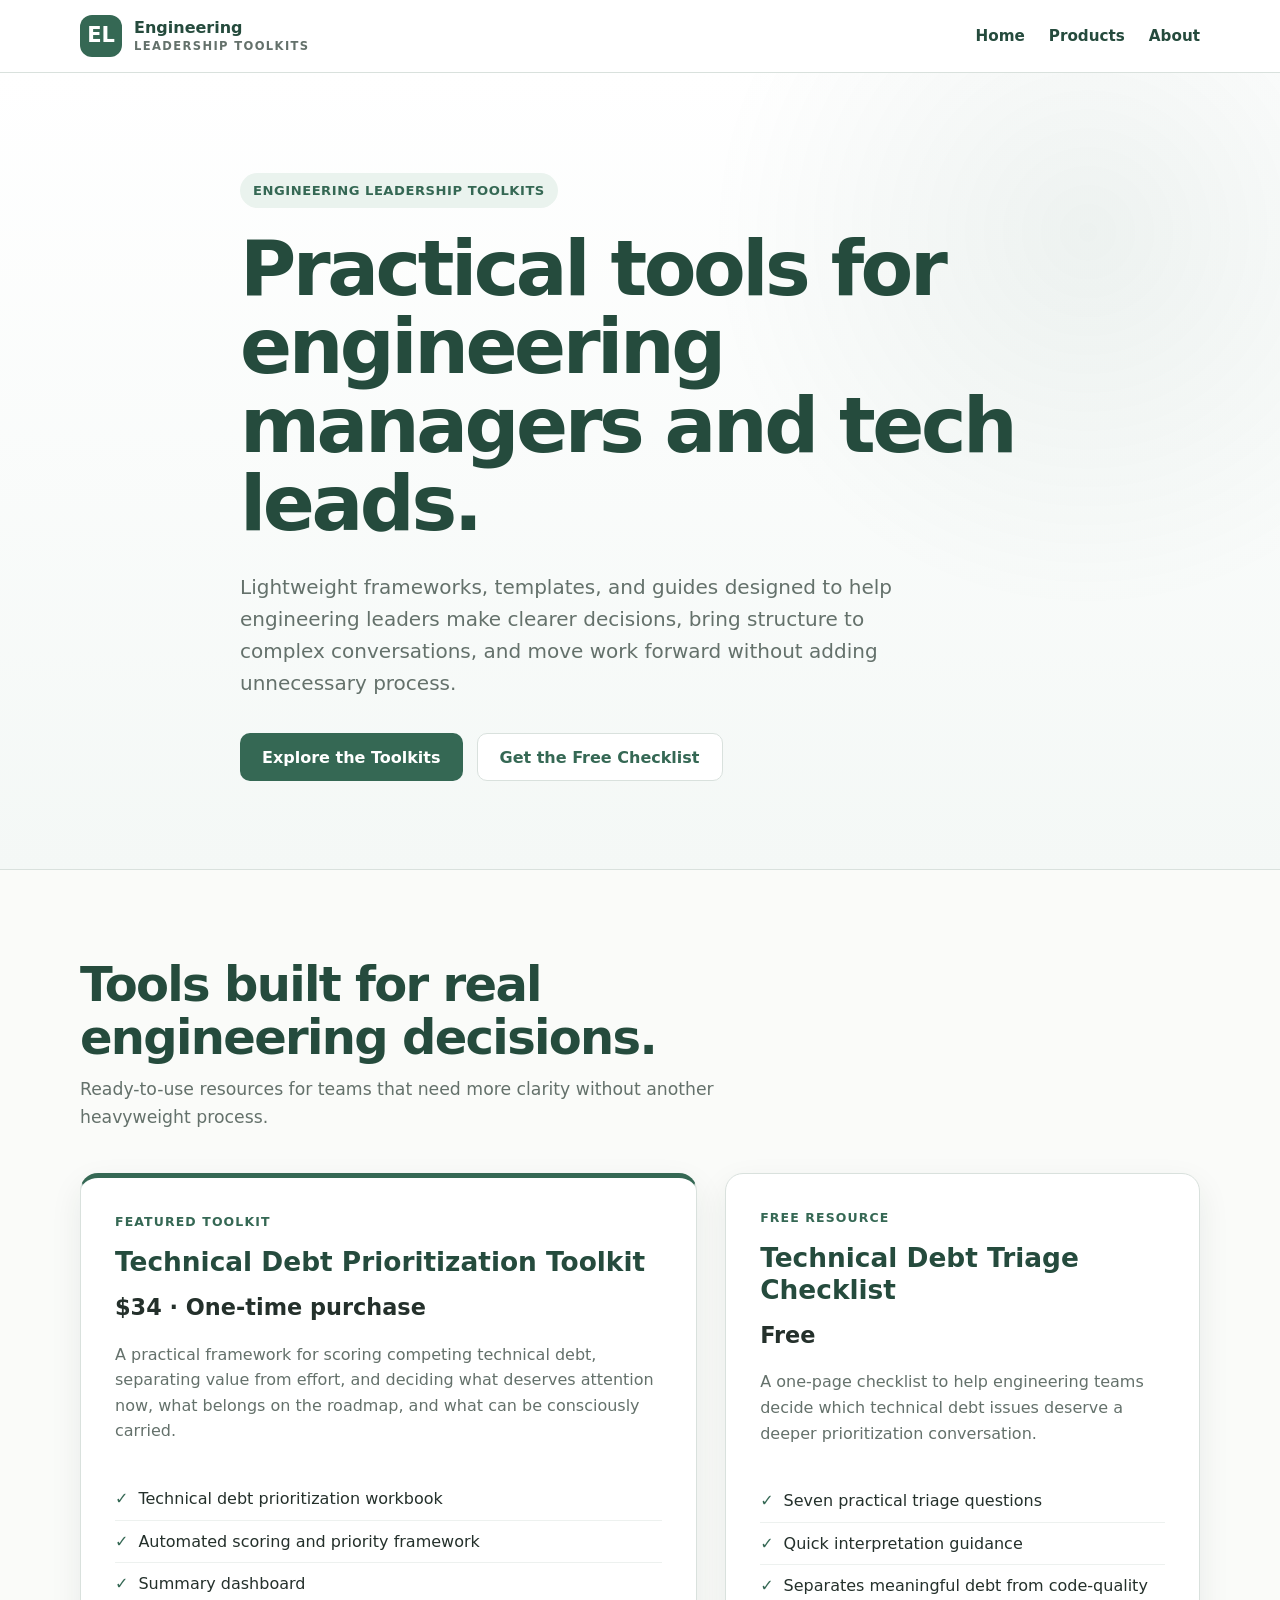
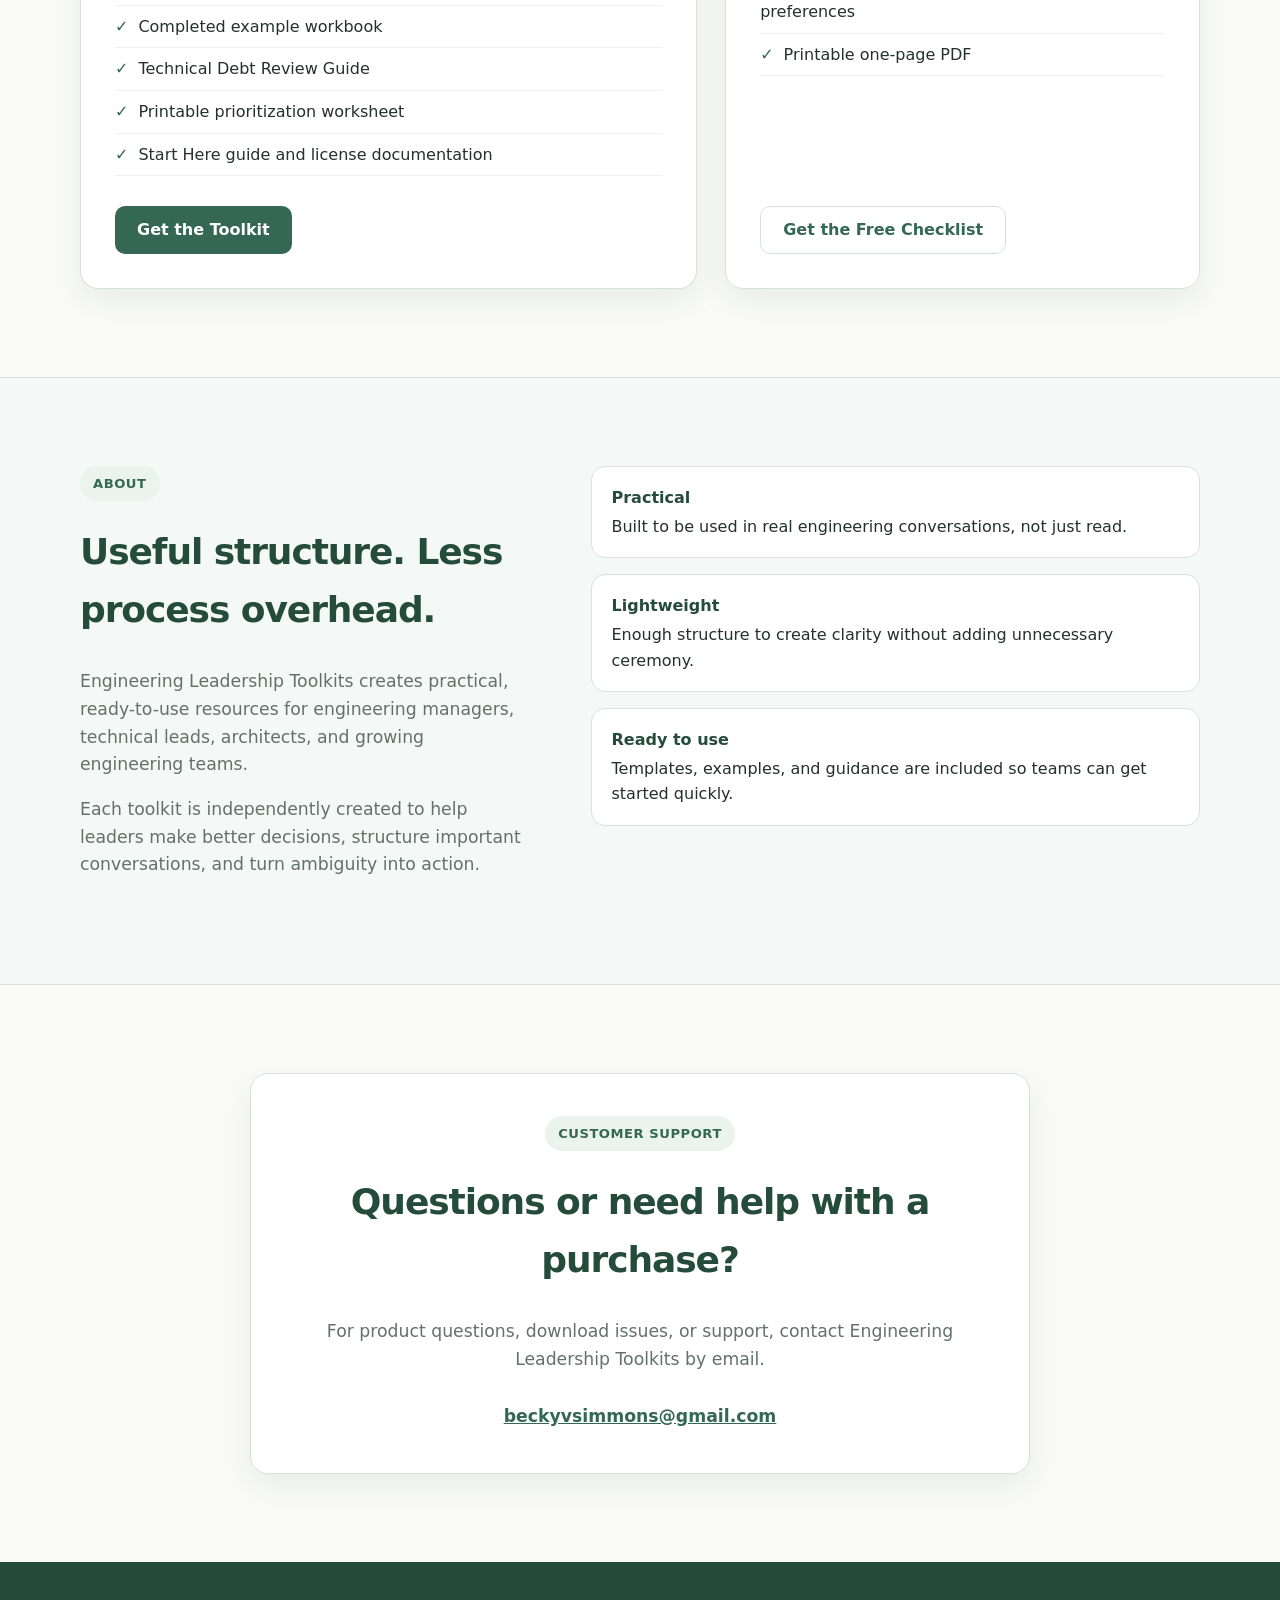
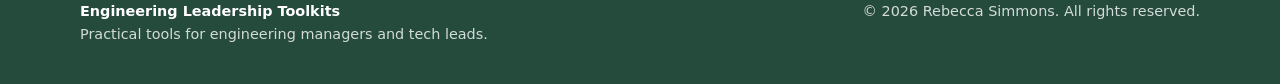
==== index.html @ 3eb00e0b "fixing header style" ====
<!DOCTYPE html>
<html lang="en">
<head>
  <meta charset="UTF-8" />
  <meta name="viewport" content="width=device-width, initial-scale=1.0" />
  <link rel="icon" type="image/png" sizes="32x32" href="/icon_favicon.png">
  <link rel="apple-touch-icon" href="/icon_favicon.png">
  <title>Engineering Leadership Toolkits</title>

  <meta
    name="description"
    content="Practical tools for engineering managers and tech leads. Lightweight frameworks, templates, and guides for clearer engineering leadership decisions."
  />

  <style>
    :root {
      --green: #356854;
      --green-dark: #254b3d;
      --green-light: #eaf3ee;
      --green-soft: #f4f8f6;
      --text: #24302b;
      --muted: #64716b;
      --border: #d9e1dd;
      --white: #ffffff;
      --background: #fafbf9;
      --shadow: 0 12px 32px rgba(28, 55, 44, 0.08);
      --radius: 18px;
    }

    * {
      box-sizing: border-box;
    }

    html {
      scroll-behavior: smooth;
    }

    body {
      margin: 0;
      font-family:
        Inter,
        ui-sans-serif,
        system-ui,
        -apple-system,
        BlinkMacSystemFont,
        "Segoe UI",
        sans-serif;
      background: var(--background);
      color: var(--text);
      line-height: 1.6;
    }

    a {
      color: inherit;
    }

    .container {
      width: min(1120px, calc(100% - 40px));
      margin: 0 auto;
    }

    header {
      background: rgba(255, 255, 255, 0.96);
      border-bottom: 1px solid var(--border);
      position: sticky;
      top: 0;
      z-index: 10;
    }

    .nav {
      min-height: 72px;
      display: flex;
      align-items: center;
      justify-content: space-between;
      gap: 24px;
    }

    .brand {
      display: flex;
      align-items: center;
      gap: 12px;
      text-decoration: none;
      font-weight: 700;
      color: var(--green-dark);
    }

    .brand-icon {
      width: 42px;
      height: 42px;
      border-radius: 12px;
      display: grid;
      place-items: center;
      background: var(--green);
      color: white;
      font-size: 21px;
      font-weight: 800;
    }

    .brand-text {
      line-height: 1.15;
    }

    .brand-text span {
      display: block;
      font-size: 0.72rem;
      letter-spacing: 0.12em;
      text-transform: uppercase;
      color: var(--muted);
      margin-top: 3px;
      font-weight: 600;
    }

    .nav-links {
      display: flex;
      gap: 24px;
      align-items: center;
    }

    .nav-links a {
      text-decoration: none;
      color: var(--green-dark);
      font-weight: 600;
      font-size: 0.95rem;
    }

    .hero {
      padding: 100px 0 88px;
      background:
        radial-gradient(circle at 85% 20%, rgba(53, 104, 84, 0.08), transparent 30%),
        linear-gradient(180deg, #ffffff 0%, #f4f8f6 100%);
      border-bottom: 1px solid var(--border);
    }

    .hero-content {
      max-width: 800px;
    }

    .eyebrow {
      display: inline-block;
      color: var(--green);
      background: var(--green-light);
      border-radius: 999px;
      padding: 7px 13px;
      font-size: 0.82rem;
      font-weight: 700;
      letter-spacing: 0.04em;
      text-transform: uppercase;
      margin-bottom: 22px;
    }

    h1 {
      margin: 0;
      font-size: clamp(2.7rem, 6vw, 5rem);
      line-height: 1.02;
      letter-spacing: -0.045em;
      color: var(--green-dark);
      max-width: 900px;
    }

    .hero p {
      margin: 28px 0 0;
      max-width: 700px;
      font-size: 1.25rem;
      color: var(--muted);
    }

    .hero-actions {
      margin-top: 34px;
      display: flex;
      flex-wrap: wrap;
      gap: 14px;
    }

    .button {
      display: inline-flex;
      align-items: center;
      justify-content: center;
      min-height: 48px;
      padding: 0 22px;
      border-radius: 10px;
      text-decoration: none;
      font-weight: 700;
      transition: 0.2s ease;
    }

    .button-primary {
      background: var(--green);
      color: white;
    }

    .button-primary:hover {
      background: var(--green-dark);
      transform: translateY(-1px);
    }

    .button-secondary {
      background: white;
      color: var(--green);
      border: 1px solid var(--border);
    }

    .button-secondary:hover {
      border-color: var(--green);
      transform: translateY(-1px);
    }

    section {
      padding: 88px 0;
    }

    .section-heading {
      max-width: 700px;
      margin-bottom: 42px;
    }

    .section-heading h2 {
      margin: 0 0 12px;
      font-size: clamp(2rem, 4vw, 3rem);
      line-height: 1.1;
      letter-spacing: -0.035em;
      color: var(--green-dark);
    }

    .section-heading p {
      margin: 0;
      color: var(--muted);
      font-size: 1.08rem;
    }

    .products {
      display: grid;
      grid-template-columns: 1.3fr 1fr;
      gap: 28px;
    }

    .product-card {
      background: white;
      border: 1px solid var(--border);
      border-radius: var(--radius);
      padding: 34px;
      box-shadow: var(--shadow);
      display: flex;
      flex-direction: column;
    }

    .product-card.featured {
      border-top: 5px solid var(--green);
    }

    .product-label {
      font-size: 0.78rem;
      letter-spacing: 0.09em;
      text-transform: uppercase;
      font-weight: 800;
      color: var(--green);
      margin-bottom: 14px;
    }

    .product-card h3 {
      margin: 0;
      font-size: 1.65rem;
      line-height: 1.2;
      color: var(--green-dark);
    }

    .price {
      margin-top: 12px;
      font-size: 1.4rem;
      font-weight: 800;
      color: var(--text);
    }

    .product-card p {
      color: var(--muted);
    }

    .features {
      list-style: none;
      padding: 0;
      margin: 18px 0 30px;
    }

    .features li {
      padding: 8px 0;
      border-bottom: 1px solid #edf1ef;
    }

    .features li::before {
      content: "✓";
      color: var(--green);
      font-weight: 800;
      margin-right: 10px;
    }

    .product-card .button {
      margin-top: auto;
      align-self: flex-start;
    }

    .about {
      background: var(--green-soft);
      border-top: 1px solid var(--border);
      border-bottom: 1px solid var(--border);
    }

    .about-grid {
      display: grid;
      grid-template-columns: 0.85fr 1.15fr;
      gap: 60px;
      align-items: start;
    }

    .about h2,
    .support h2 {
      margin-top: 0;
      font-size: 2.25rem;
      letter-spacing: -0.03em;
      color: var(--green-dark);
    }

    .about p,
    .support p {
      color: var(--muted);
      font-size: 1.08rem;
    }

    .principles {
      display: grid;
      gap: 16px;
    }

    .principle {
      background: white;
      border: 1px solid var(--border);
      border-radius: 14px;
      padding: 18px 20px;
    }

    .principle strong {
      display: block;
      color: var(--green-dark);
      margin-bottom: 3px;
    }

    .support-card {
      max-width: 780px;
      margin: 0 auto;
      background: white;
      border: 1px solid var(--border);
      border-radius: var(--radius);
      padding: 42px;
      box-shadow: var(--shadow);
      text-align: center;
    }

    .support-email {
      display: inline-block;
      margin-top: 12px;
      color: var(--green);
      font-weight: 750;
      font-size: 1.08rem;
    }

    footer {
      background: var(--green-dark);
      color: rgba(255, 255, 255, 0.8);
      padding: 38px 0;
      font-size: 0.9rem;
    }

    .footer-content {
      display: flex;
      justify-content: space-between;
      gap: 24px;
      flex-wrap: wrap;
    }

    .footer-title {
      color: white;
      font-weight: 700;
    }

    @media (max-width: 800px) {
      .hero {
        padding: 72px 0 64px;
      }

      .products,
      .about-grid {
        grid-template-columns: 1fr;
      }

      .about-grid {
        gap: 32px;
      }

      section {
        padding: 64px 0;
      }

      .nav-link {
        display: none;
      }

      .product-card,
      .support-card {
        padding: 26px;
      }
    }
  </style>
</head>

<body>

  <header>
    <div class="container nav">
      <a class="brand" href="/">
        <div class="brand-icon">EL</div>
        <div class="brand-text">
          Engineering
          <span>Leadership Toolkits</span>
        </div>
      </a>

      <nav class="nav-links">
        <a href="/">Home</a>
        <a href="/#products">Products</a>
        <a href="/about.html">About</a>
      </nav>
    </div>
  </header>



  <main>

    <section class="hero">
      <div class="container hero-content">
        <div class="eyebrow">Engineering Leadership Toolkits</div>

        <h1>Practical tools for engineering managers and tech leads.</h1>

        <p>
          Lightweight frameworks, templates, and guides designed to help
          engineering leaders make clearer decisions, bring structure to
          complex conversations, and move work forward without adding
          unnecessary process.
        </p>

        <div class="hero-actions">
          <a class="button button-primary" href="#products">
            Explore the Toolkits
          </a>

          <a class="button button-secondary" href="#free-checklist">
            Get the Free Checklist
          </a>
        </div>
      </div>
    </section>


    <section id="products">
      <div class="container">

        <div class="section-heading">
          <h2>Tools built for real engineering decisions.</h2>
          <p>
            Ready-to-use resources for teams that need more clarity without
            another heavyweight process.
          </p>
        </div>

        <div class="products">

          <article class="product-card featured">
            <div class="product-label">Featured Toolkit</div>

            <h3>Technical Debt Prioritization Toolkit</h3>

            <div class="price">$34 · One-time purchase</div>

            <p>
              A practical framework for scoring competing technical debt,
              separating value from effort, and deciding what deserves
              attention now, what belongs on the roadmap, and what can be
              consciously carried.
            </p>

            <ul class="features">
              <li>Technical debt prioritization workbook</li>
              <li>Automated scoring and priority framework</li>
              <li>Summary dashboard</li>
              <li>Completed example workbook</li>
              <li>Technical Debt Review Guide</li>
              <li>Printable prioritization worksheet</li>
              <li>Start Here guide and license documentation</li>
            </ul>

            <!-- REPLACE THIS URL WITH YOUR FINAL PAID PRODUCT URL -->
            <a
              class="button button-primary"
              href="https://engineeringleadershiptoolkits.lemonsqueezy.com/checkout/buy/42a7351b-db7d-4b0f-ad63-23b1041a6a79"
              target="_blank"
              rel="noopener"
            >
              Get the Toolkit
            </a>
          </article>


          <article class="product-card" id="free-checklist">
            <div class="product-label">Free Resource</div>

            <h3>Technical Debt Triage Checklist</h3>

            <div class="price">Free</div>

            <p>
              A one-page checklist to help engineering teams decide which
              technical debt issues deserve a deeper prioritization
              conversation.
            </p>

            <ul class="features">
              <li>Seven practical triage questions</li>
              <li>Quick interpretation guidance</li>
              <li>Separates meaningful debt from code-quality preferences</li>
              <li>Printable one-page PDF</li>
            </ul>

            <!-- REPLACE # WITH YOUR FREE LEMON SQUEEZY PRODUCT URL -->
            <a
              class="button button-secondary"
              href="https://engineeringleadershiptoolkits.lemonsqueezy.com/checkout/buy/3b04f758-60b2-473d-9a47-bc06233adbe0"
              target="_blank"
              rel="noopener"
            >
              Get the Free Checklist
            </a>
          </article>

        </div>
      </div>
    </section>


    <section class="about">
      <div class="container about-grid">

        <div>
          <div class="eyebrow">About</div>

          <h2>Useful structure. Less process overhead.</h2>

          <p>
            Engineering Leadership Toolkits creates practical, ready-to-use
            resources for engineering managers, technical leads, architects,
            and growing engineering teams.
          </p>

          <p>
            Each toolkit is independently created to help leaders make better
            decisions, structure important conversations, and turn ambiguity
            into action.
          </p>
        </div>

        <div class="principles">

          <div class="principle">
            <strong>Practical</strong>
            Built to be used in real engineering conversations, not just read.
          </div>

          <div class="principle">
            <strong>Lightweight</strong>
            Enough structure to create clarity without adding unnecessary
            ceremony.
          </div>

          <div class="principle">
            <strong>Ready to use</strong>
            Templates, examples, and guidance are included so teams can get
            started quickly.
          </div>

        </div>
      </div>
    </section>


    <section class="support">
      <div class="container">

        <div class="support-card">
          <div class="eyebrow">Customer Support</div>

          <h2>Questions or need help with a purchase?</h2>

          <p>
            For product questions, download issues, or support,
            contact Engineering Leadership Toolkits by email.
          </p>

          <a
            class="support-email"
            href="mailto:beckyvsimmons@gmail.com"
          >
            beckyvsimmons@gmail.com
          </a>
        </div>

      </div>
    </section>

  </main>


  <footer>
    <div class="container footer-content">
      <div>
        <span class="footer-title">Engineering Leadership Toolkits</span><br />
        Practical tools for engineering managers and tech leads.
      </div>

      <div>
        &copy; 2026 Rebecca Simmons. All rights reserved.
      </div>
    </div>
  </footer>

</body>
</html>
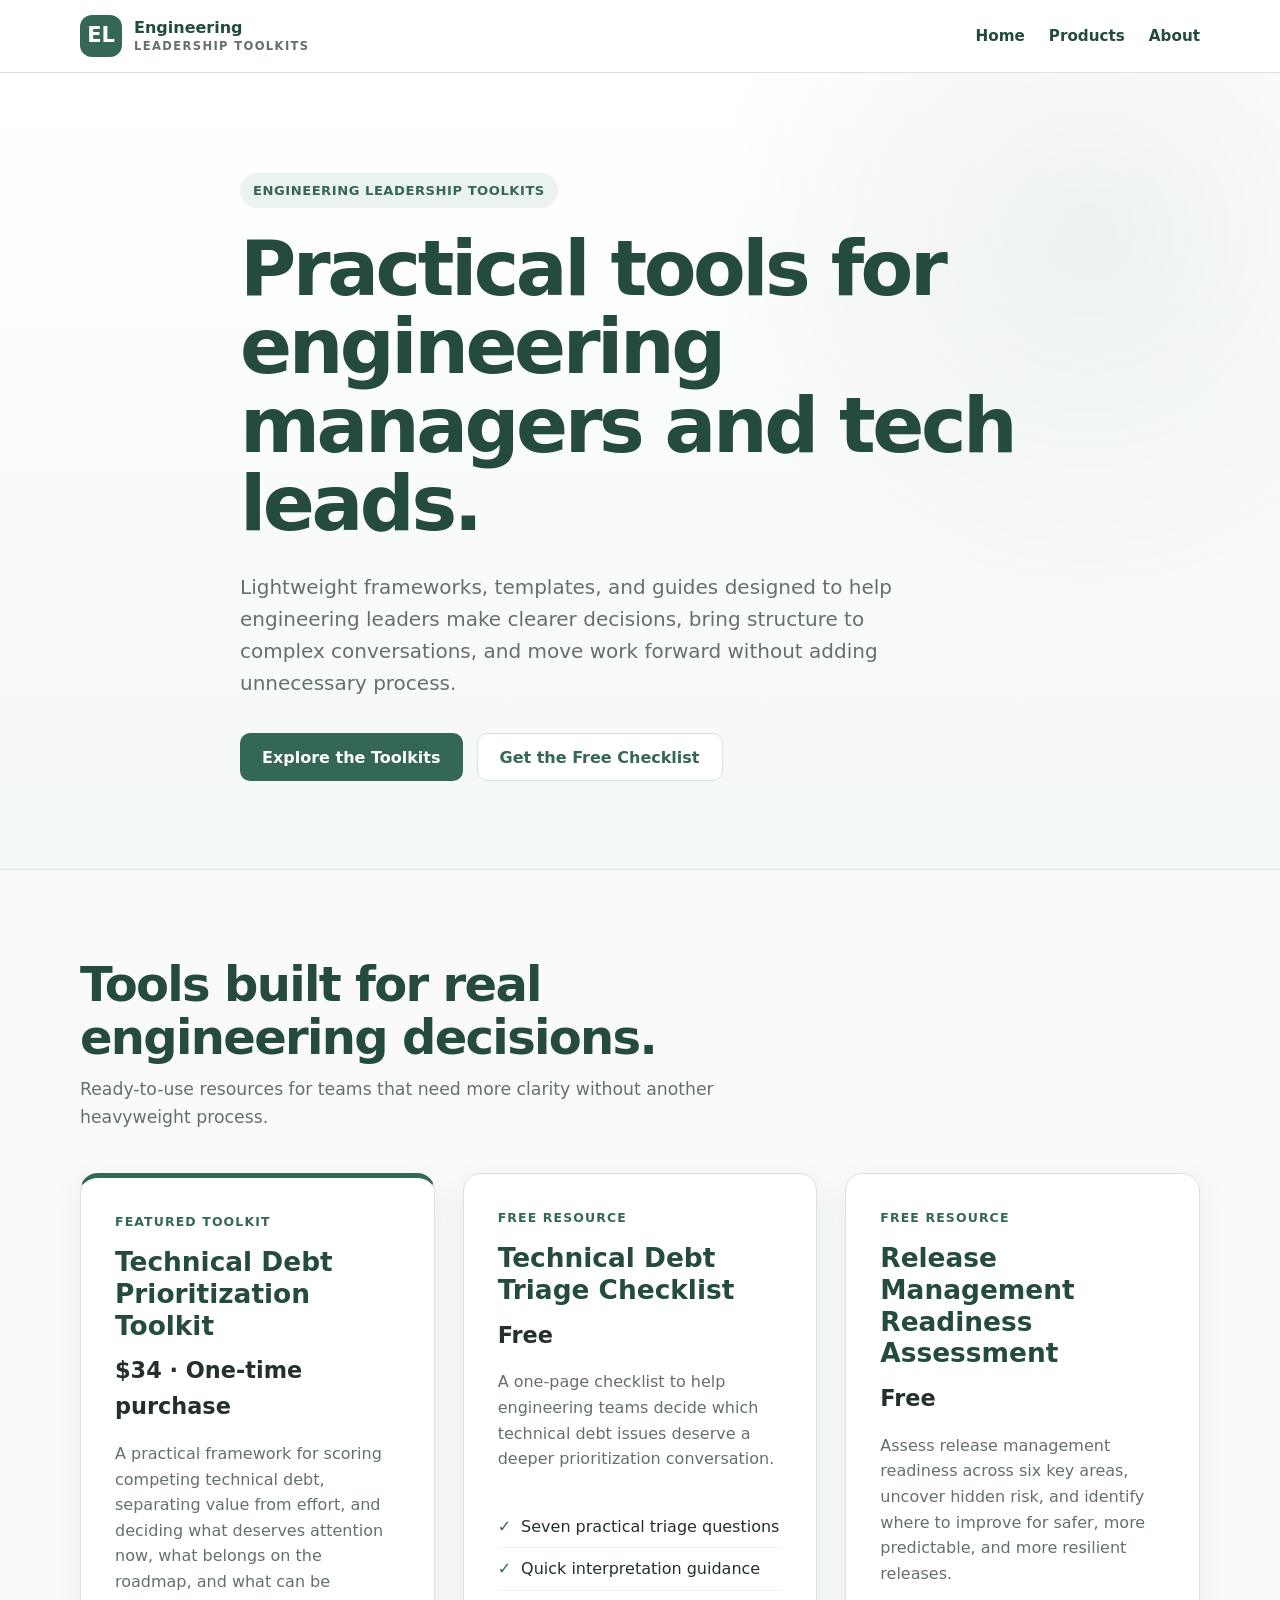
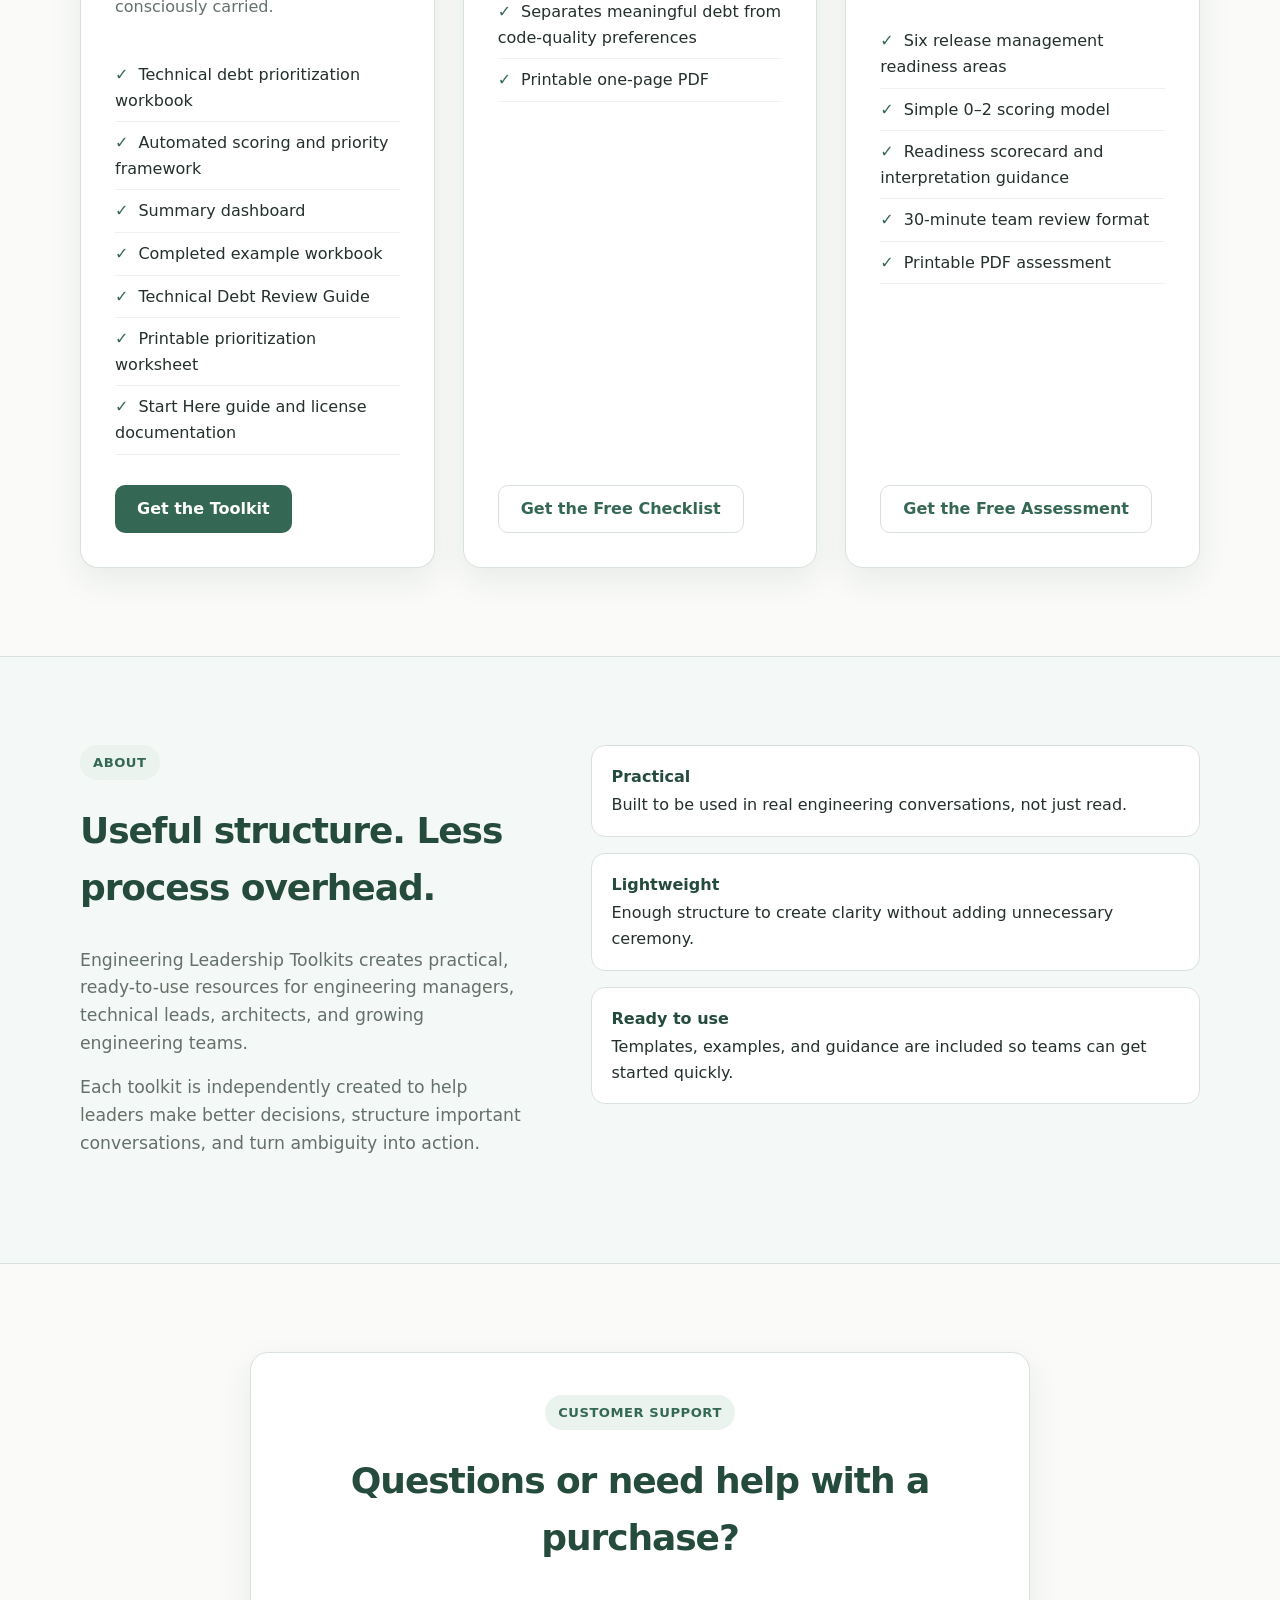
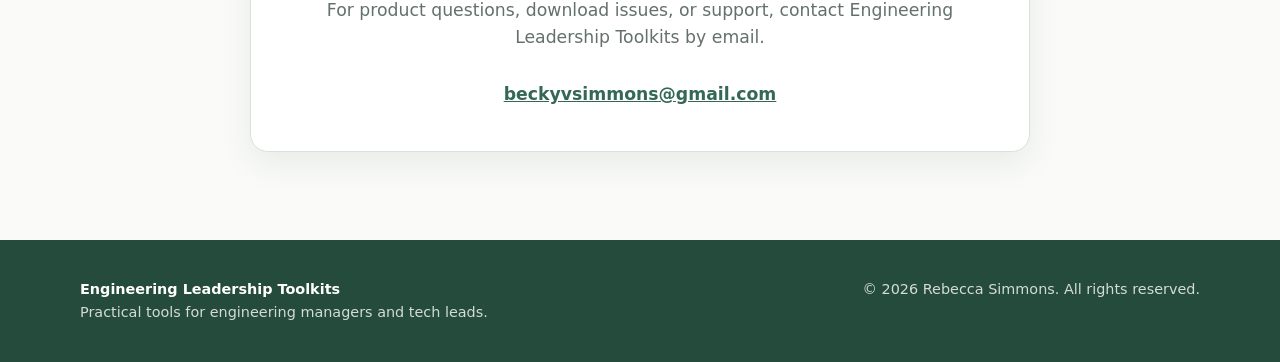
==== commit e29dba81: "updating homepage" ====
--- a/index.html
+++ b/index.html
@@ -229,7 +229,7 @@
 
     .products {
       display: grid;
-      grid-template-columns: 1.3fr 1fr;
+      grid-template-columns: repeat(3, 1fr);
       gap: 28px;
     }
 
@@ -500,7 +500,7 @@
             <!-- REPLACE THIS URL WITH YOUR FINAL PAID PRODUCT URL -->
             <a
               class="button button-primary"
-              href="https://engineeringleadershiptoolkits.lemonsqueezy.com/checkout/buy/42a7351b-db7d-4b0f-ad63-23b1041a6a79"
+              href="https://engineeringleadershiptoolkits.lemonsqueezy.com/checkout/buy/a63e3275-4622-474f-9b1f-da125cd0eb05"
               target="_blank"
               rel="noopener"
             >
@@ -532,11 +532,44 @@
             <!-- REPLACE # WITH YOUR FREE LEMON SQUEEZY PRODUCT URL -->
             <a
               class="button button-secondary"
-              href="https://engineeringleadershiptoolkits.lemonsqueezy.com/checkout/buy/3b04f758-60b2-473d-9a47-bc06233adbe0"
+              href="https://engineeringleadershiptoolkits.lemonsqueezy.com/checkout/buy/b2796821-ac5e-4334-bcb6-25e626805668"
               target="_blank"
               rel="noopener"
             >
               Get the Free Checklist
+            </a>
+          </article>
+
+
+          <article class="product-card" id="release-readiness">
+            <div class="product-label">Free Resource</div>
+
+            <h3>Release Management Readiness Assessment</h3>
+
+            <div class="price">Free</div>
+
+            <p>
+              Assess release management readiness across six key areas,
+              uncover hidden risk, and identify where to improve for safer,
+              more predictable, and more resilient releases.
+            </p>
+
+            <ul class="features">
+              <li>Six release management readiness areas</li>
+              <li>Simple 0–2 scoring model</li>
+              <li>Readiness scorecard and interpretation guidance</li>
+              <li>30-minute team review format</li>
+              <li>Printable PDF assessment</li>
+            </ul>
+
+            <!-- REPLACE # WITH YOUR RELEASE MANAGEMENT LEMON SQUEEZY PRODUCT URL -->
+            <a
+              class="button button-secondary"
+              href="https://engineeringleadershiptoolkits.lemonsqueezy.com/checkout/buy/cf0ff481-5800-40df-ba68-3647f44a765a"
+              target="_blank"
+              rel="noopener"
+            >
+              Get the Free Assessment
             </a>
           </article>
 
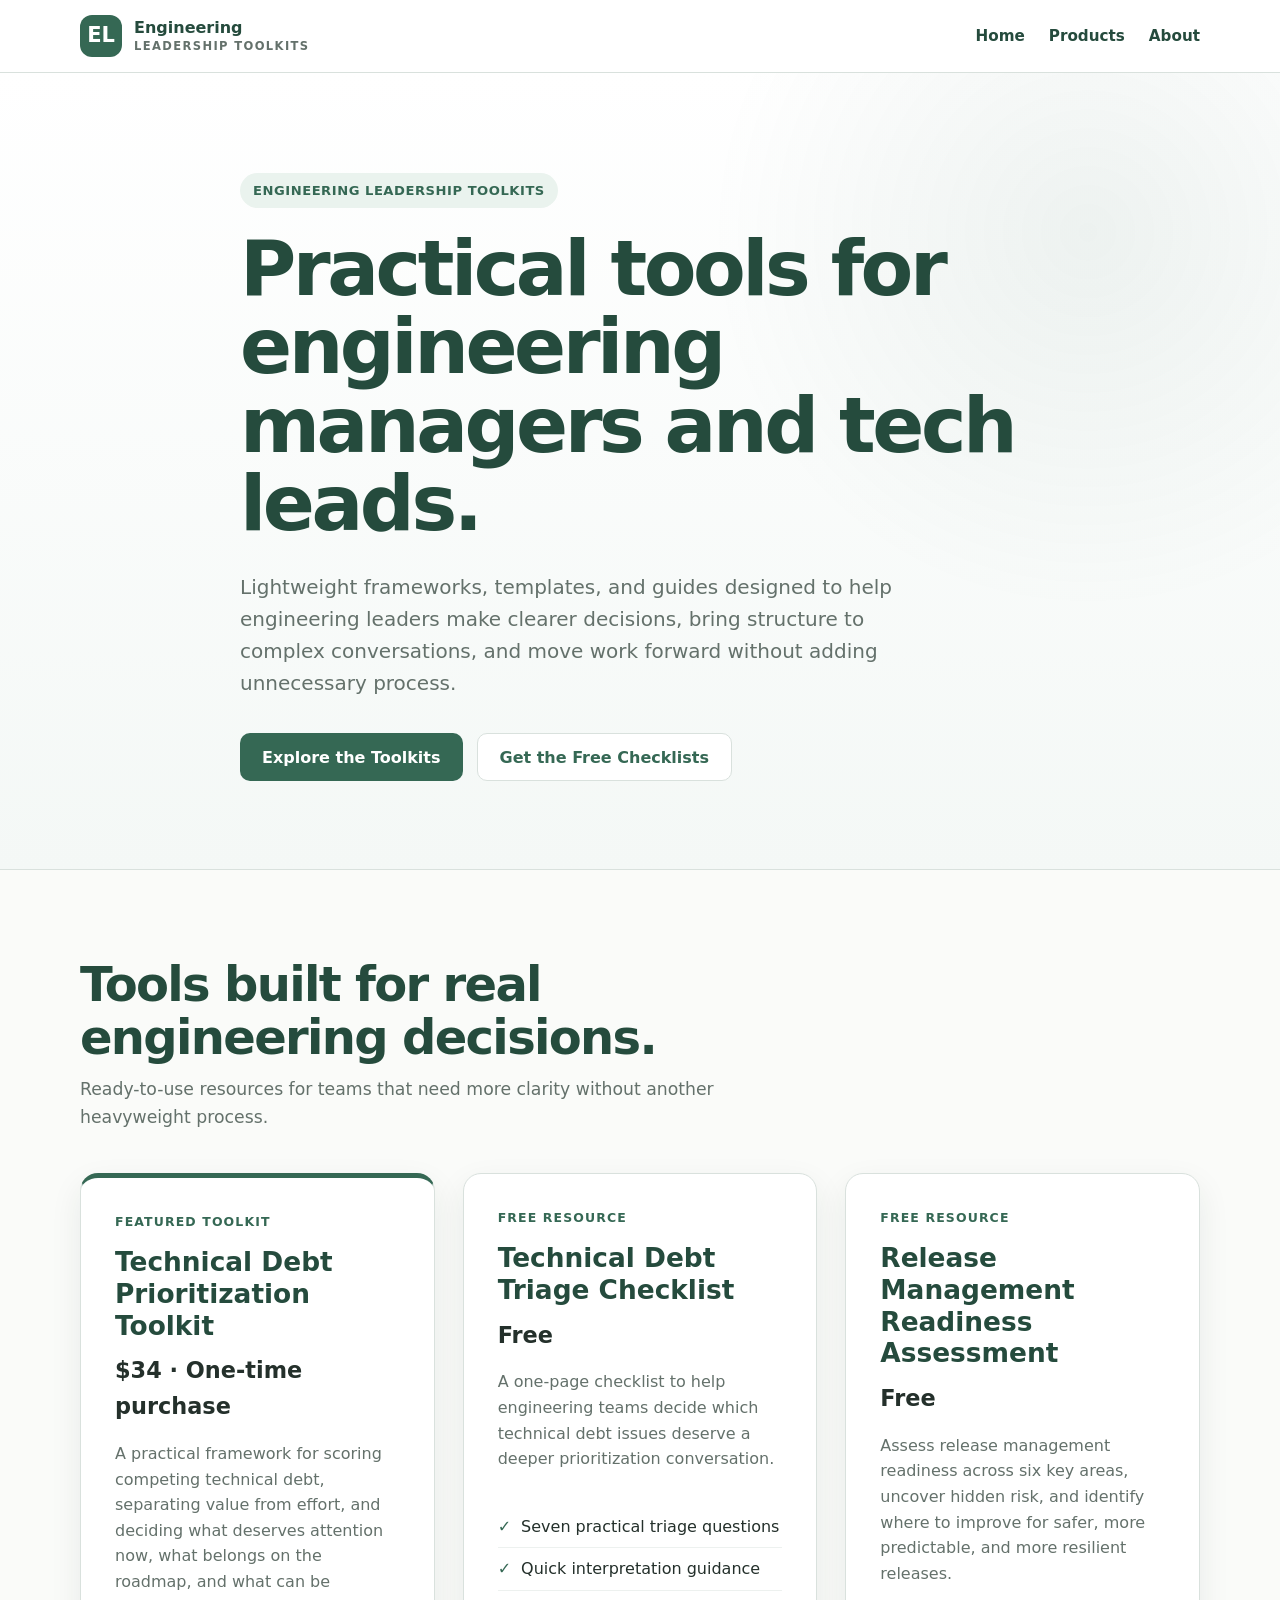
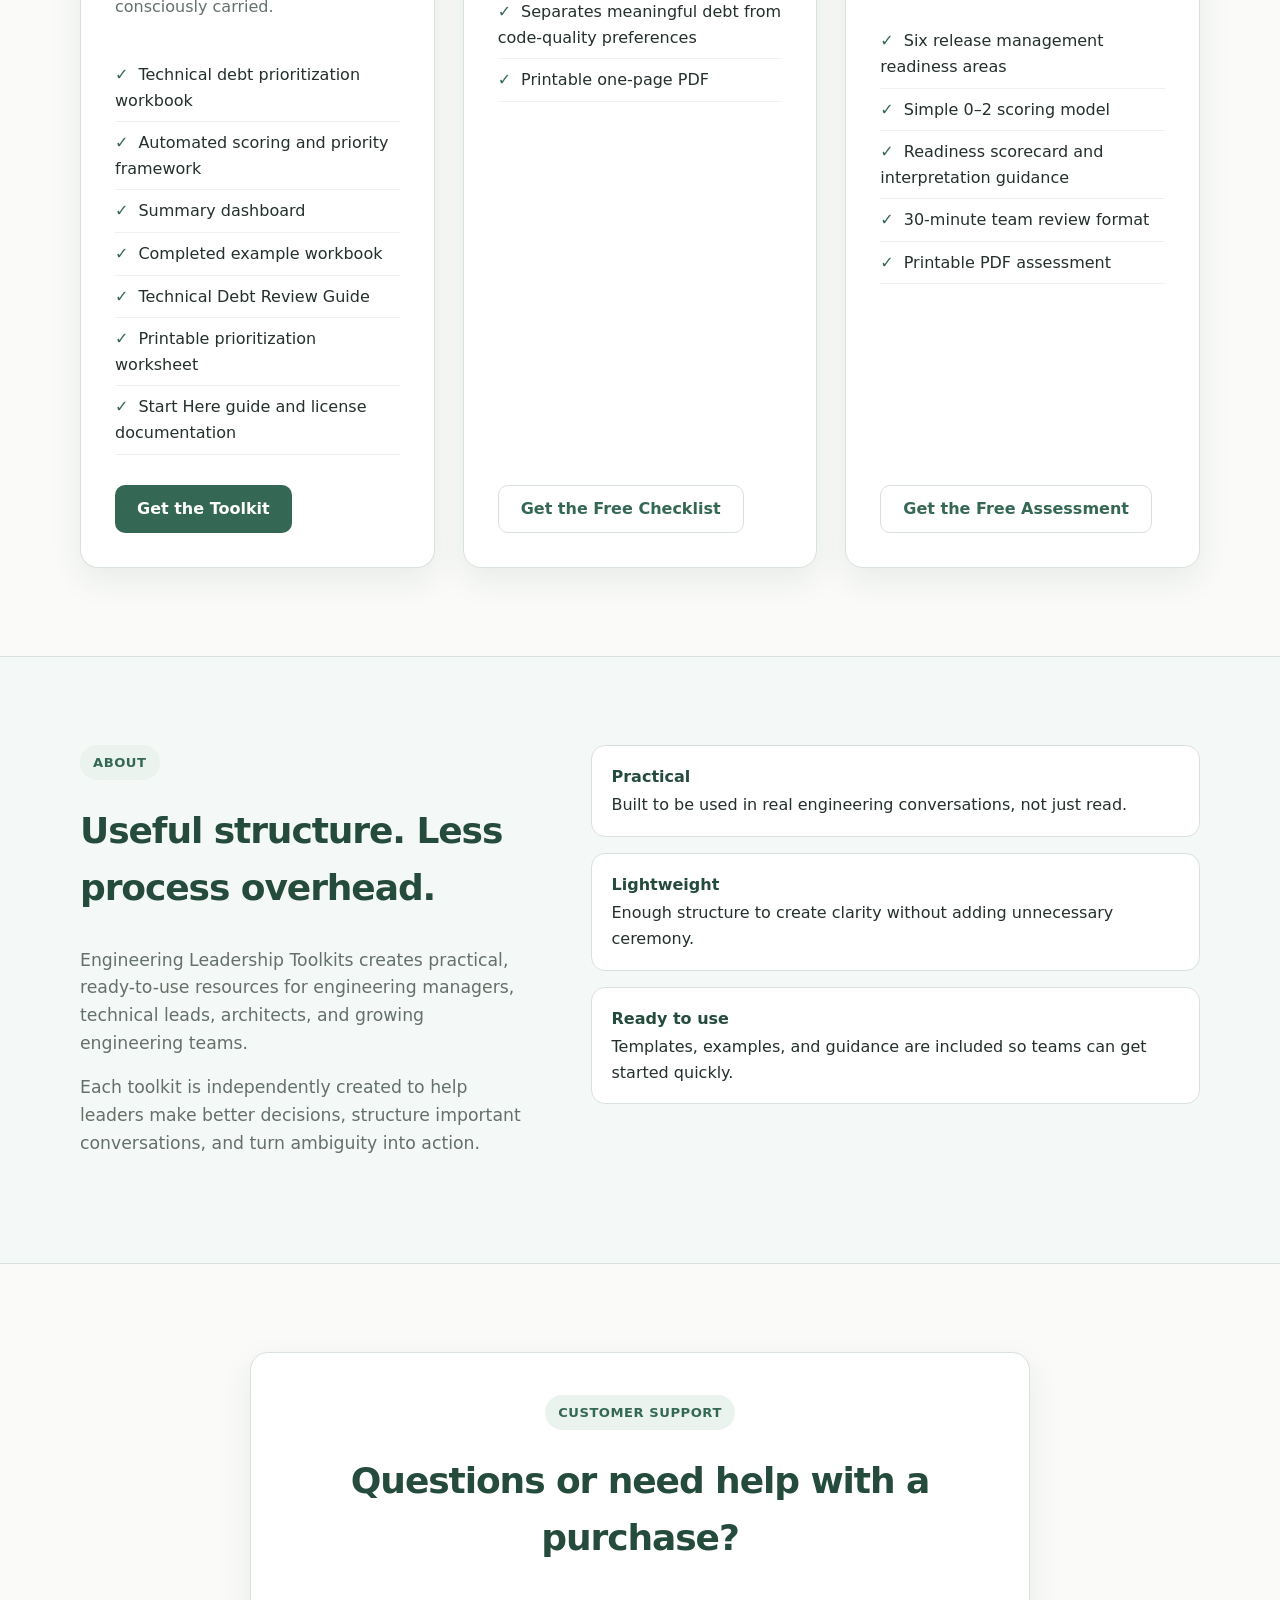
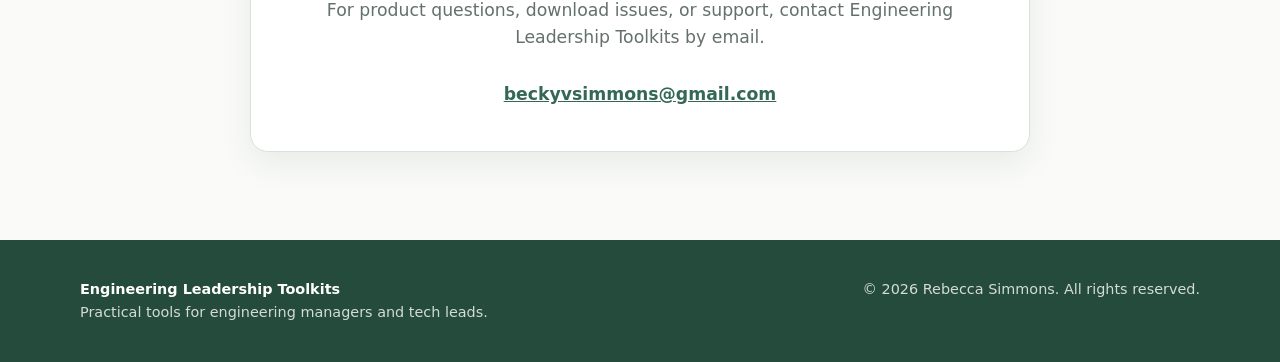
==== commit 8c8fa88c: "homepage text update" ====
--- a/index.html
+++ b/index.html
@@ -453,7 +453,7 @@
           </a>
 
           <a class="button button-secondary" href="#free-checklist">
-            Get the Free Checklist
+            Get the Free Checklists
           </a>
         </div>
       </div>
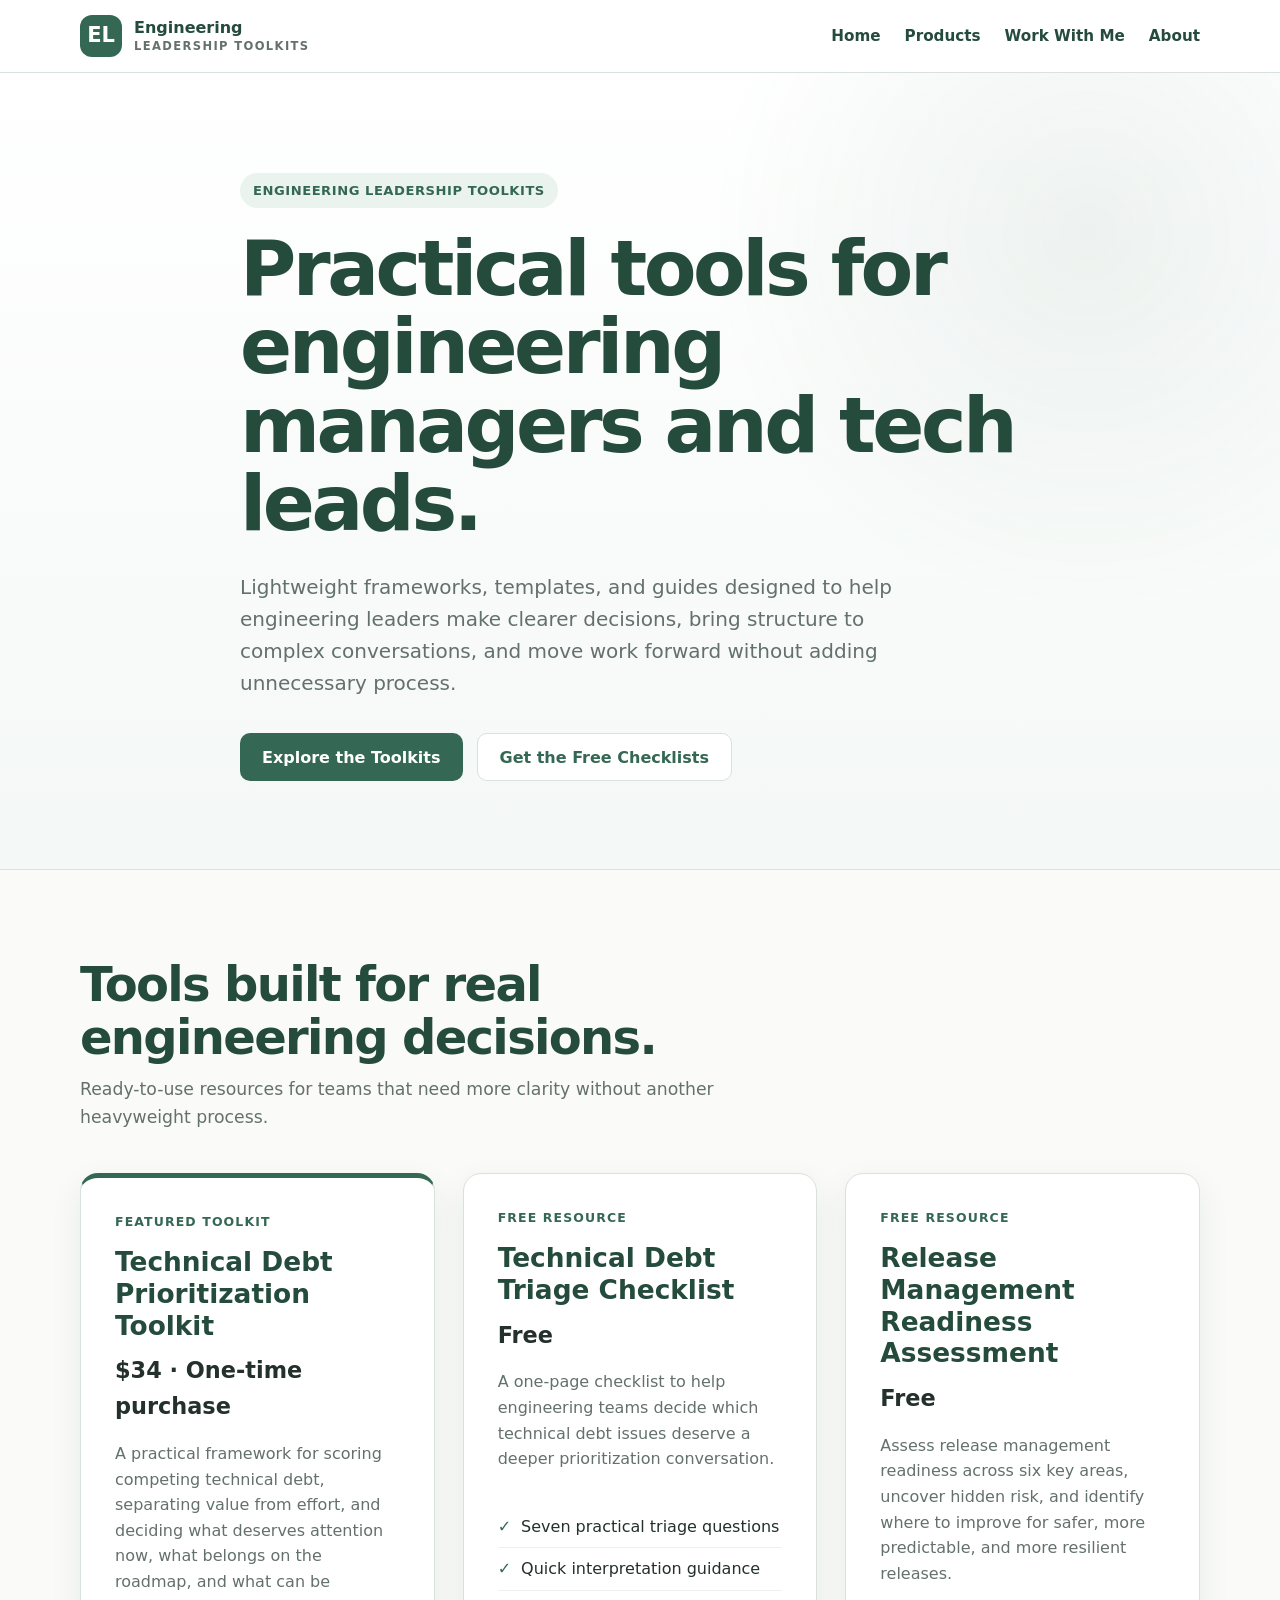
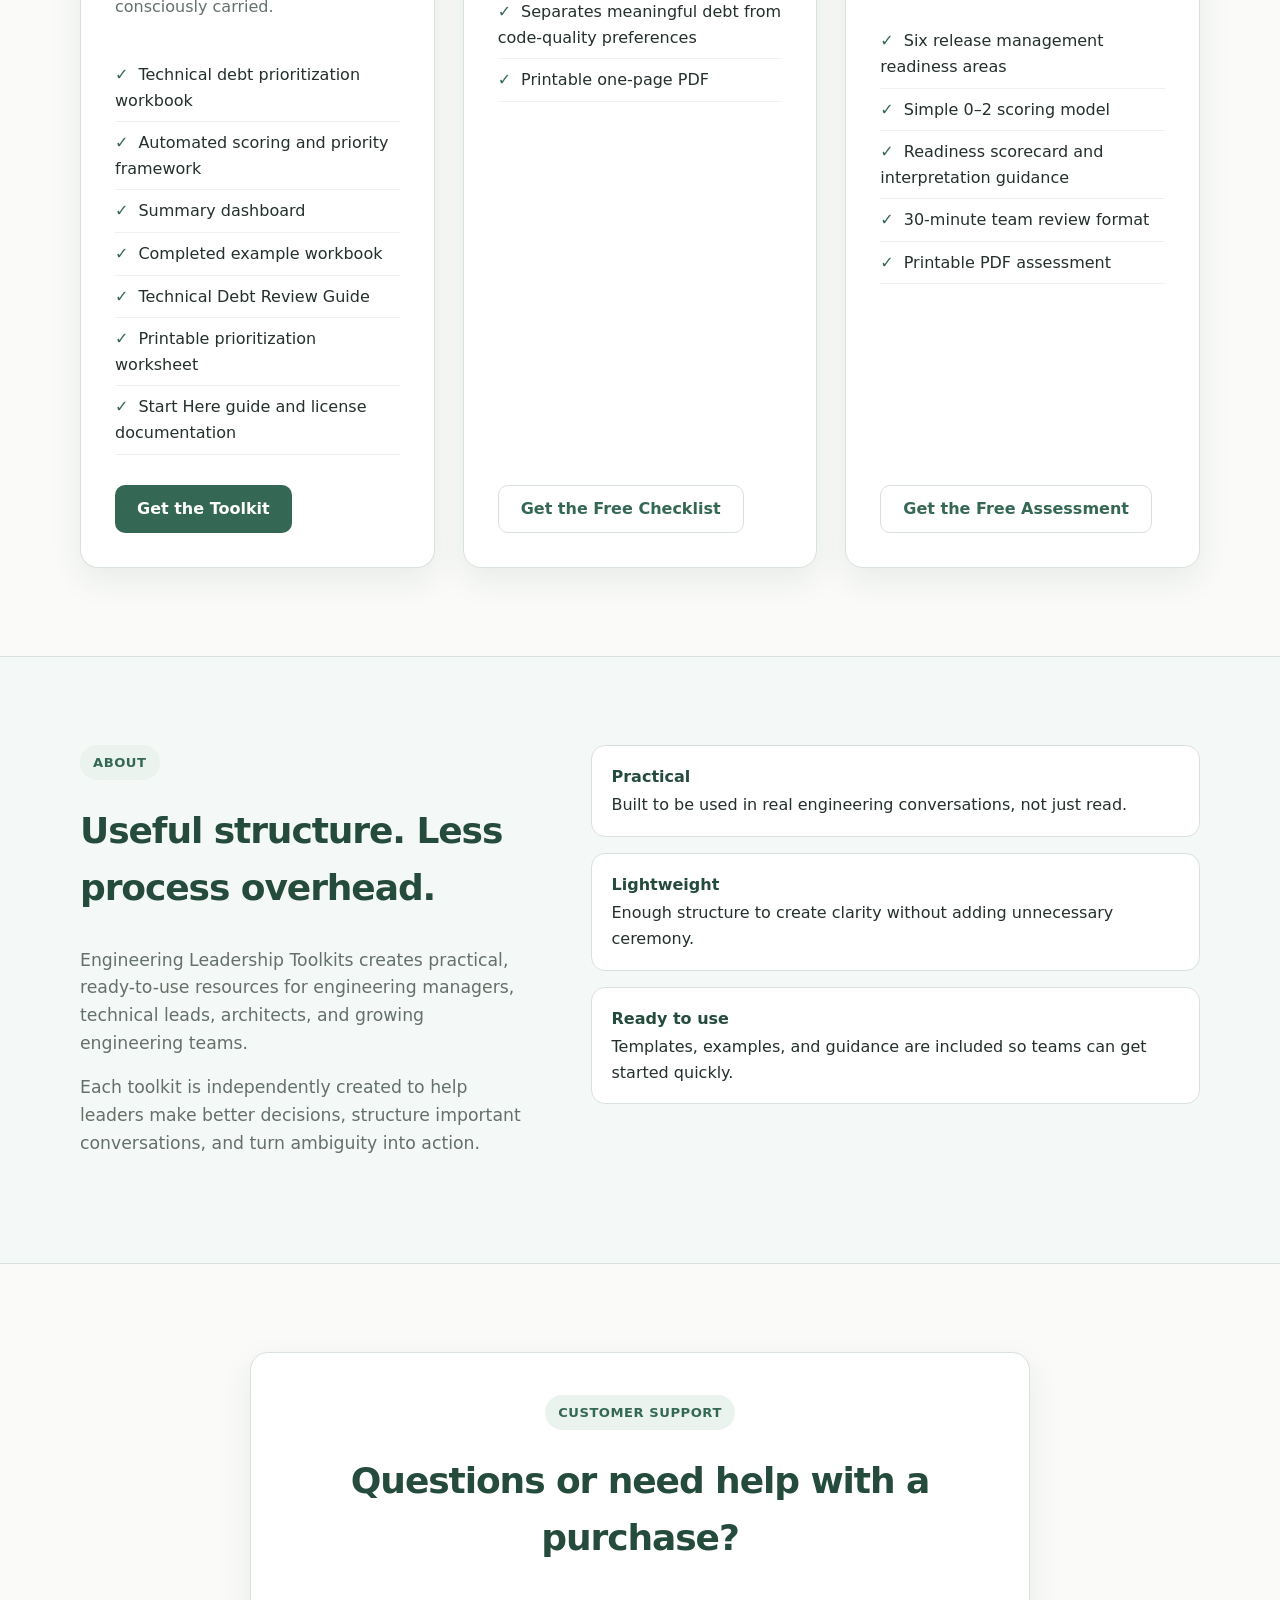
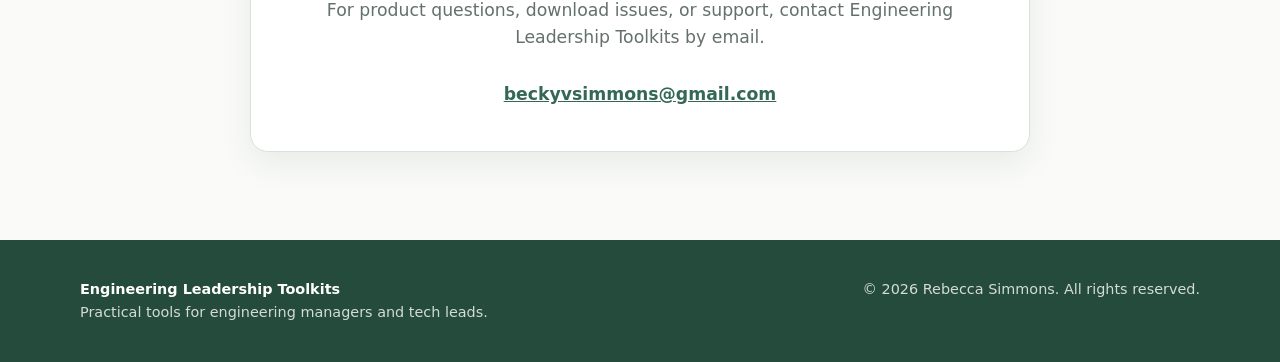
==== commit b2ee2267: "adding a work with me page" ====
--- a/index.html
+++ b/index.html
@@ -425,6 +425,7 @@
       <nav class="nav-links">
         <a href="/">Home</a>
         <a href="/#products">Products</a>
+        <a href="/workwithme.html">Work With Me</a>
         <a href="/about.html">About</a>
       </nav>
     </div>
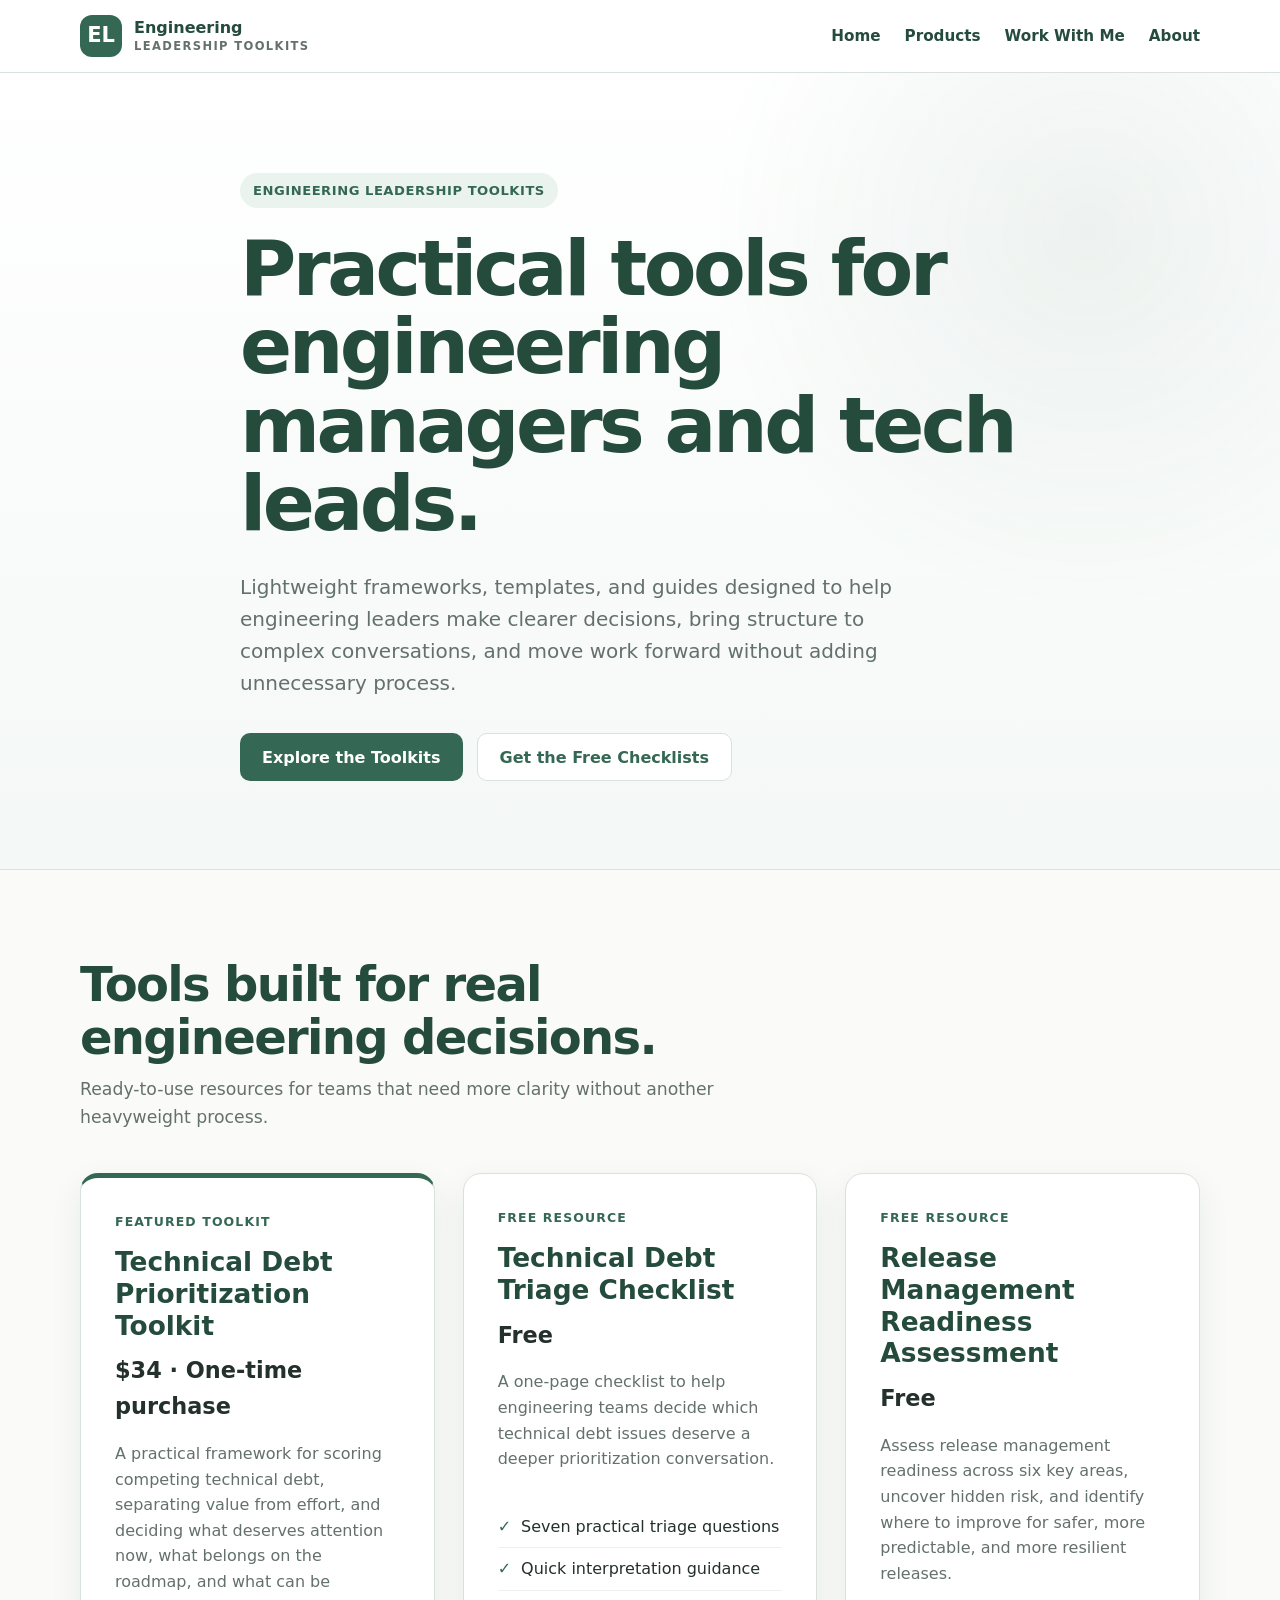
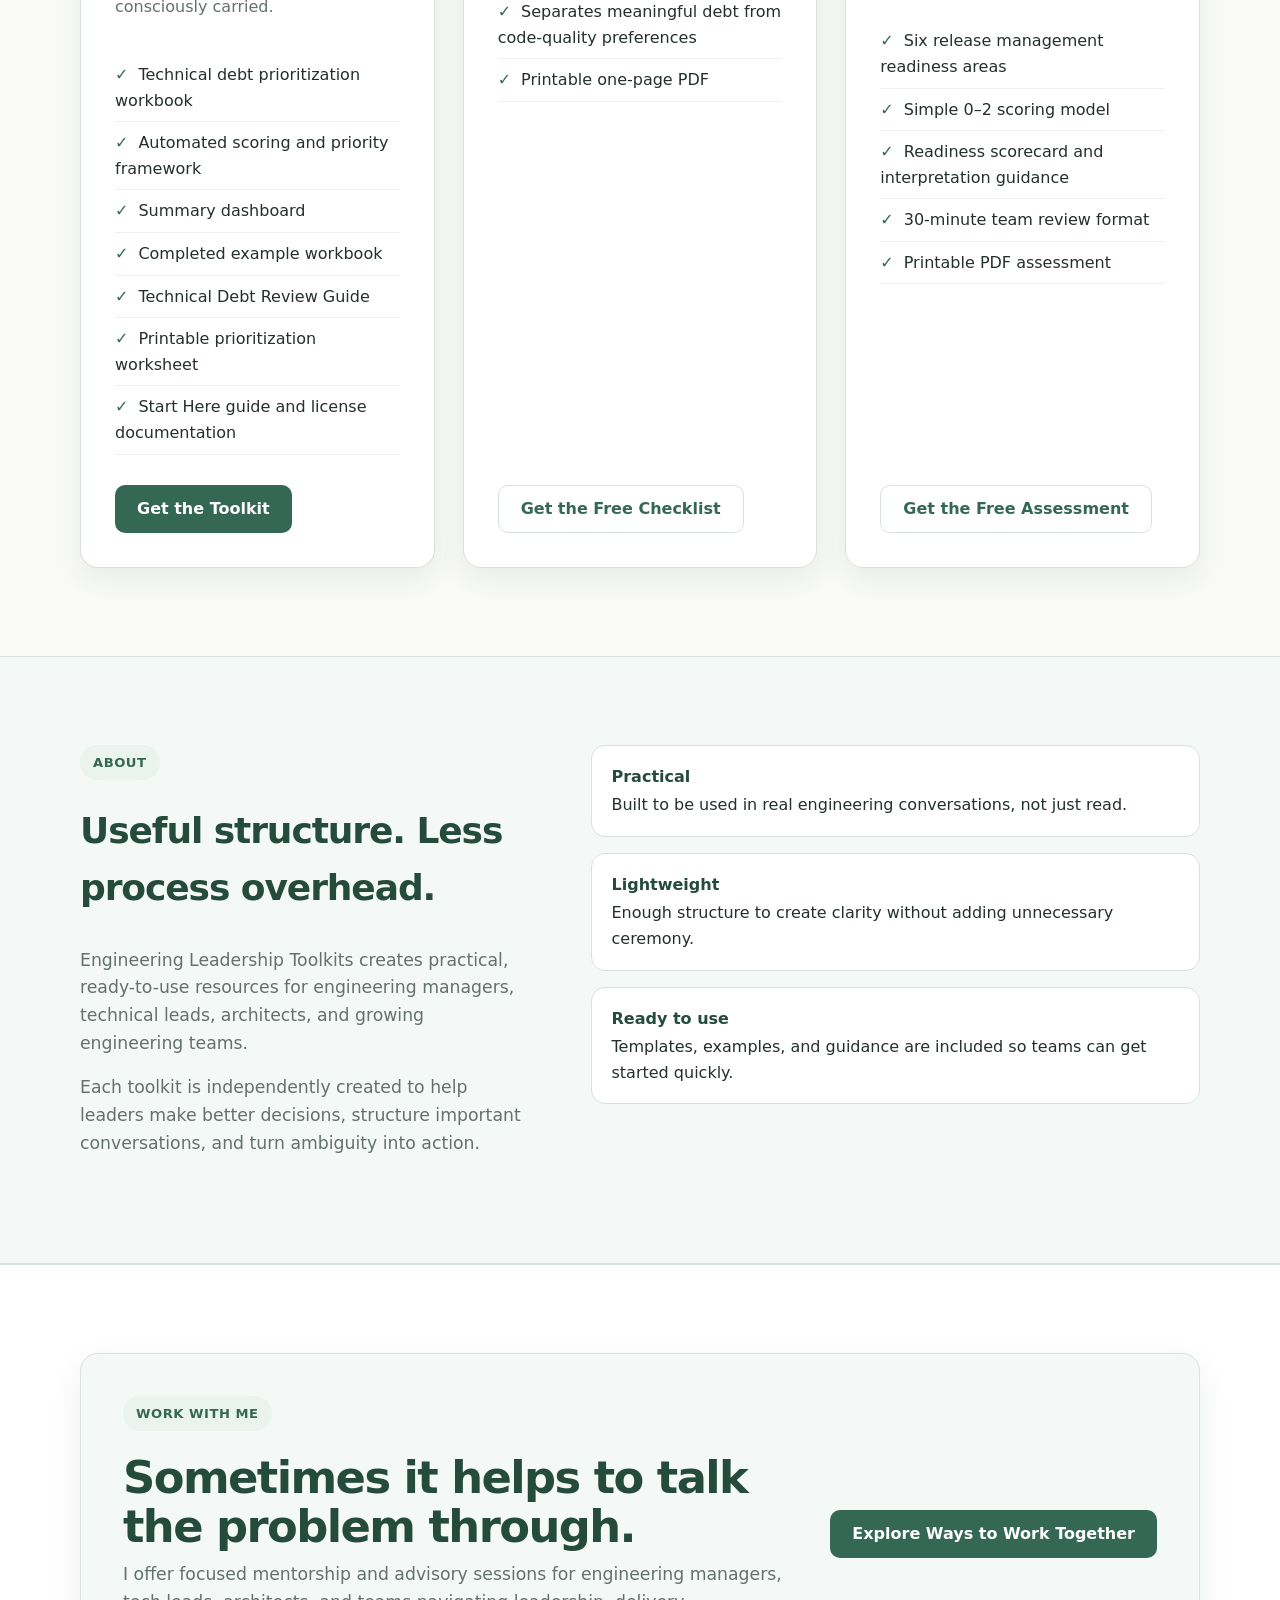
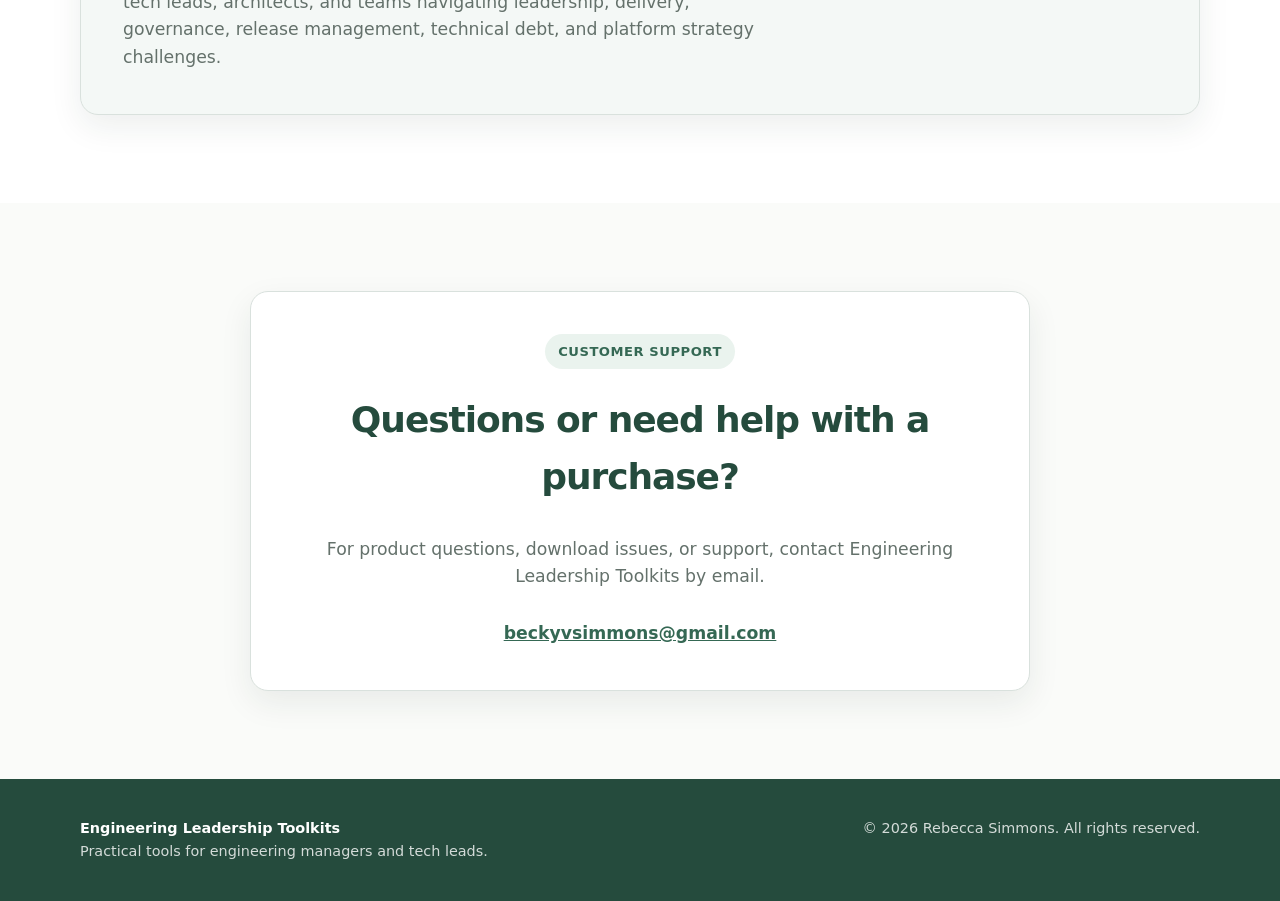
==== commit 0693ec84: "updateing homepage with info" ====
--- a/index.html
+++ b/index.html
@@ -342,6 +342,44 @@
       margin-bottom: 3px;
     }
 
+    .work-with-me {
+      background: white;
+      border-top: 1px solid var(--border);
+    }
+
+    .work-with-me-card {
+      background: var(--green-soft);
+      border: 1px solid var(--border);
+      border-radius: var(--radius);
+      padding: 42px;
+      box-shadow: var(--shadow);
+      display: grid;
+      grid-template-columns: 1.2fr auto;
+      gap: 32px;
+      align-items: center;
+    }
+
+    .work-with-me-card h2 {
+      margin: 0 0 10px;
+      font-size: clamp(2rem, 4vw, 2.8rem);
+      line-height: 1.1;
+      letter-spacing: -0.035em;
+      color: var(--green-dark);
+    }
+
+    .work-with-me-card p {
+      margin: 0;
+      max-width: 720px;
+      color: var(--muted);
+      font-size: 1.08rem;
+    }
+
+    .work-with-me-actions {
+      display: flex;
+      align-items: center;
+      justify-content: flex-end;
+    }
+
     .support-card {
       max-width: 780px;
       margin: 0 auto;
@@ -386,7 +424,8 @@
       }
 
       .products,
-      .about-grid {
+      .about-grid,
+      .work-with-me-card {
         grid-template-columns: 1fr;
       }
 
@@ -403,8 +442,13 @@
       }
 
       .product-card,
+      .work-with-me-card,
       .support-card {
         padding: 26px;
+      }
+
+      .work-with-me-actions {
+        justify-content: flex-start;
       }
     }
   </style>
@@ -425,7 +469,7 @@
       <nav class="nav-links">
         <a href="/">Home</a>
         <a href="/#products">Products</a>
-        <a href="/workwithme.html">Work With Me</a>
+        <a href="/work-with-me.html">Work With Me</a>
         <a href="/about.html">About</a>
       </nav>
     </div>
@@ -624,6 +668,30 @@
     </section>
 
 
+    <section class="work-with-me">
+      <div class="container">
+        <div class="work-with-me-card">
+          <div>
+            <div class="eyebrow">Work With Me</div>
+            <h2>Sometimes it helps to talk the problem through.</h2>
+            <p>
+              I offer focused mentorship and advisory sessions for engineering
+              managers, tech leads, architects, and teams navigating leadership,
+              delivery, governance, release management, technical debt, and
+              platform strategy challenges.
+            </p>
+          </div>
+
+          <div class="work-with-me-actions">
+            <a class="button button-primary" href="/work-with-me.html">
+              Explore Ways to Work Together
+            </a>
+          </div>
+        </div>
+      </div>
+    </section>
+
+
     <section class="support">
       <div class="container">
 
